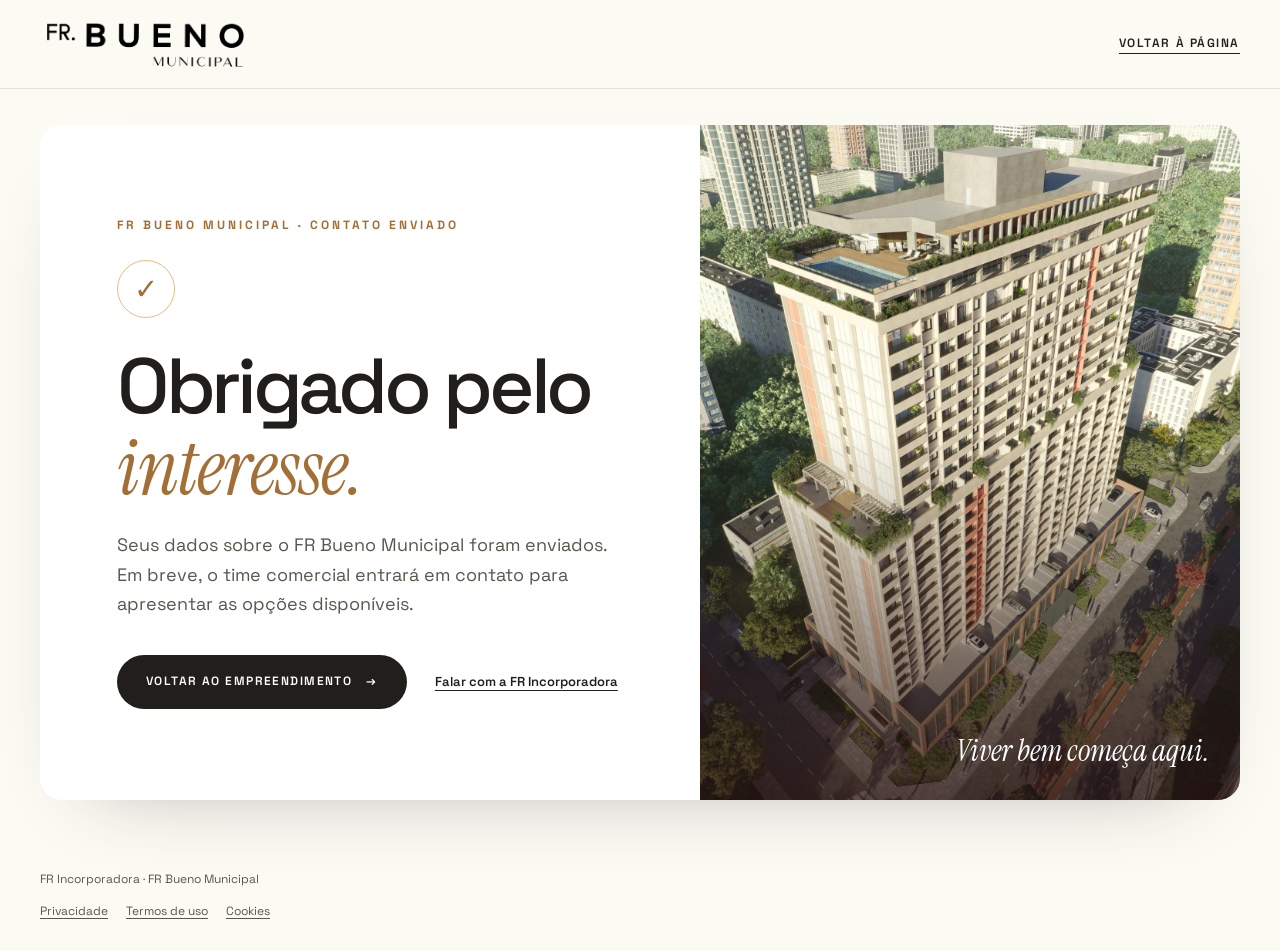
==== bueno-obrigado/index.html @ ba6bfeea "Prepare FR landing pages, legal notices and CSP" ====
<!doctype html>
<html lang="pt-BR">
<head>
  <meta charset="utf-8">
  <meta name="viewport" content="width=device-width, initial-scale=1">
  <meta name="robots" content="noindex,follow">
  <meta name="theme-color" content="#FBFAF3">
  <title>Obrigado pelo contato | FR Bueno Municipal</title>
  <meta name="description" content="Sua solicitação sobre o FR Bueno Municipal foi enviada.">
  <link rel="icon" type="image/svg+xml" href="../bueno/favicon.svg">
  <link rel="preconnect" href="https://fonts.googleapis.com">
  <link rel="preconnect" href="https://fonts.gstatic.com" crossorigin>
  <link href="https://fonts.googleapis.com/css2?family=Instrument+Serif:ital@0;1&family=Space+Grotesk:wght@400;500;600;700&display=swap" rel="stylesheet">
  <link rel="stylesheet" href="style.css">
  <link rel="stylesheet" href="../legal-links.css">
</head>
<body>
  <header><div class="shell"><a class="brand" href="../bueno/" aria-label="Voltar para FR Bueno Municipal"><img src="../bueno/images/logo-bueno-municipal.png" alt="FR Bueno Municipal"></a><a class="top-link" href="../bueno/">Voltar à página</a></div></header>
  <main class="shell"><div class="stage">
    <div class="copy">
      <p class="eyebrow">FR Bueno Municipal · Contato enviado</p>
      <div class="mark" aria-hidden="true">✓</div>
      <h1>Obrigado pelo <em>interesse.</em></h1>
      <p class="lead">Seus dados sobre o FR Bueno Municipal foram enviados. Em breve, o time comercial entrará em contato para apresentar as opções disponíveis.</p>
      <div class="actions"><a class="button" href="../bueno/">Voltar ao empreendimento <span aria-hidden="true">→</span></a><a class="text-link" href="https://frincorporadora.com.br/fale-conosco/">Falar com a FR Incorporadora</a></div>
    </div>
    <div class="visual"><img src="../bueno/images/fachada-aerea.jpg" alt="Vista do empreendimento FR Bueno Municipal"><span>Viver bem começa aqui.</span></div>
  </div></main>
  <footer class="shell">FR Incorporadora · FR Bueno Municipal<nav class="legal-links" aria-label="Informações legais"><a href="../politica-de-privacidade/">Privacidade</a><a href="../termos-de-uso/">Termos de uso</a><a href="../politica-de-cookies/">Cookies</a></nav></footer>
</body>
</html>
---- bueno-obrigado/style.css ----
:root{--cream:#FBFAF3;--ink:#211E1B;--wine:#240F10;--gold:#E7BC84;--muted:#5C554D}
    *{box-sizing:border-box}
    body{margin:0;background:var(--cream);color:var(--ink);font:400 16px/1.65 'Space Grotesk',sans-serif;-webkit-font-smoothing:antialiased}
    a{color:inherit}
    .shell{width:min(1200px,100% - 40px);margin:auto}
    header{border-bottom:1px solid #E8E2D5;background:var(--cream)}
    header .shell{min-height:88px;display:flex;align-items:center;justify-content:space-between;gap:20px}
    .brand img{display:block;width:210px;max-width:52vw;height:auto}
    .top-link{font-size:12px;font-weight:600;letter-spacing:.13em;text-decoration:none;text-transform:uppercase;border-bottom:1px solid currentColor}
    main{padding:44px 0 72px}
    .stage{display:grid;grid-template-columns:1fr;overflow:hidden;border-radius:22px;background:#fff;box-shadow:0 32px 80px -58px rgba(33,30,27,.45)}
    .copy{padding:48px 30px 54px;align-self:center}
    .eyebrow{margin:0 0 24px;color:#A36F36;font-size:12px;font-weight:700;letter-spacing:.25em;text-transform:uppercase}
    .mark{display:grid;place-items:center;width:58px;height:58px;border:1px solid var(--gold);border-radius:50%;color:#A36F36;font-size:29px;line-height:1}
    h1{max-width:650px;margin:28px 0 22px;font-size:clamp(42px,7vw,78px);font-weight:500;letter-spacing:-.055em;line-height:1.04}
    h1 em{color:#A36F36;font-family:'Instrument Serif',serif;font-weight:400;letter-spacing:-.015em}
    .lead{max-width:570px;margin:0;color:var(--muted);font-size:clamp(16px,2vw,18px)}
    .actions{display:flex;flex-wrap:wrap;align-items:center;gap:20px 28px;margin-top:36px}
    .button{display:inline-flex;align-items:center;justify-content:center;gap:14px;min-height:54px;padding:15px 29px;border-radius:100px;background:var(--ink);color:#fff;font-size:12px;font-weight:600;letter-spacing:.12em;text-decoration:none;text-transform:uppercase}
    .button:hover,.button:focus-visible{background:#A36F36}
    .text-link{font-size:13px;font-weight:600;text-underline-offset:4px}
    .visual{position:relative;min-height:340px;background:var(--wine)}
    .visual img{display:block;width:100%;height:100%;min-height:340px;object-fit:cover}
    .visual::after{content:"";position:absolute;inset:0;background:linear-gradient(180deg,transparent 45%,rgba(36,15,16,.72))}
    .visual span{position:absolute;z-index:1;right:30px;bottom:25px;color:#fff;font-family:'Instrument Serif',serif;font-size:30px;font-style:italic}
    footer{padding:0 0 30px;color:var(--muted);font-size:12px}
    @media(min-width:900px){main{padding:36px 0 70px}.stage{grid-template-columns:1.1fr .9fr;min-height:560px}.copy{padding:52px clamp(50px,6vw,90px)}.visual,.visual img{min-height:560px}}
    @media(max-width:370px){.top-link{font-size:10px}.brand img{width:160px}}
---- legal-links.css ----
.legal-links{display:flex;flex-wrap:wrap;align-items:center;gap:8px 18px;font-size:12px;line-height:1.6}
.legal-links a{color:inherit;text-decoration:underline;text-underline-offset:3px}
.legal-links a:focus-visible{outline:2px solid currentColor;outline-offset:3px}
footer.shell .legal-links,footer .shell .legal-links{margin-top:12px}
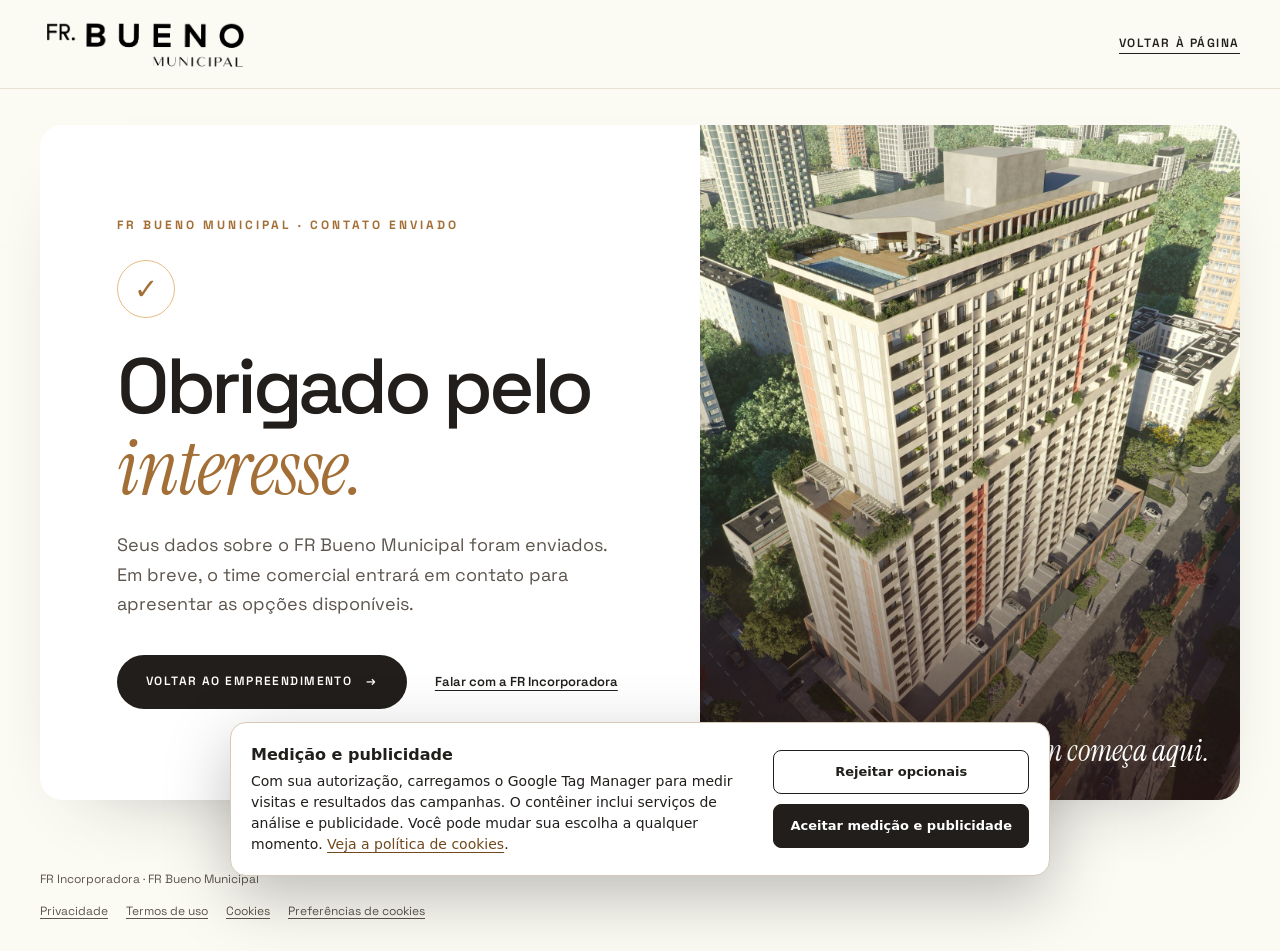
==== commit e549ef39: "Add consent-gated GTM and confirmed lead tracking" ====
--- a/bueno-obrigado/index.html
+++ b/bueno-obrigado/index.html
@@ -13,6 +13,8 @@
   <link href="https://fonts.googleapis.com/css2?family=Instrument+Serif:ital@0;1&family=Space+Grotesk:wght@400;500;600;700&display=swap" rel="stylesheet">
   <link rel="stylesheet" href="style.css">
   <link rel="stylesheet" href="../legal-links.css">
+  <link rel="stylesheet" href="../gtm-consent.css">
+  <script src="../gtm-consent.js" defer></script>
 </head>
 <body>
   <header><div class="shell"><a class="brand" href="../bueno/" aria-label="Voltar para FR Bueno Municipal"><img src="../bueno/images/logo-bueno-municipal.png" alt="FR Bueno Municipal"></a><a class="top-link" href="../bueno/">Voltar à página</a></div></header>
@@ -26,6 +28,6 @@
     </div>
     <div class="visual"><img src="../bueno/images/fachada-aerea.jpg" alt="Vista do empreendimento FR Bueno Municipal"><span>Viver bem começa aqui.</span></div>
   </div></main>
-  <footer class="shell">FR Incorporadora · FR Bueno Municipal<nav class="legal-links" aria-label="Informações legais"><a href="../politica-de-privacidade/">Privacidade</a><a href="../termos-de-uso/">Termos de uso</a><a href="../politica-de-cookies/">Cookies</a></nav></footer>
+  <footer class="shell">FR Incorporadora · FR Bueno Municipal<nav class="legal-links" aria-label="Informações legais"><a href="../politica-de-privacidade/">Privacidade</a><a href="../termos-de-uso/">Termos de uso</a><a href="../politica-de-cookies/">Cookies</a><button type="button" data-cookie-settings>Preferências de cookies</button></nav></footer>
 </body>
 </html>
--- a/gtm-consent.css
+++ b/gtm-consent.css
@@ -0,0 +1,11 @@
+.fr-consent[hidden]{display:none}
+.fr-consent{position:fixed;z-index:10000;right:12px;bottom:12px;left:12px;display:flex;flex-direction:column;gap:16px;max-width:820px;margin:auto;padding:20px;border:1px solid #d6c9b7;border-radius:16px;background:#fff;color:#211e1b;box-shadow:0 20px 65px rgba(0,0,0,.25);font:400 14px/1.5 system-ui,-apple-system,BlinkMacSystemFont,"Segoe UI",sans-serif}
+.fr-consent strong{display:block;margin-bottom:4px;font-size:16px}
+.fr-consent p{margin:0}
+.fr-consent a{color:#70491e;text-decoration:underline;text-underline-offset:3px}
+.fr-consent__actions{display:flex;flex-wrap:wrap;gap:10px}
+.fr-consent button{min-height:44px;padding:10px 16px;border:1px solid #211e1b;border-radius:8px;background:#fff;color:#211e1b;font:600 13px/1.35 system-ui,-apple-system,BlinkMacSystemFont,"Segoe UI",sans-serif;cursor:pointer}
+.fr-consent button[data-consent="accepted"]{background:#211e1b;color:#fff}
+.fr-consent button:focus-visible,[data-cookie-settings]:focus-visible{outline:3px solid #98672e;outline-offset:3px}
+[data-cookie-settings]{padding:0;border:0;background:none;color:inherit;font:inherit;text-decoration:underline;text-underline-offset:3px;cursor:pointer}
+@media(min-width:680px){.fr-consent{right:24px;bottom:24px;left:24px;flex-direction:row;align-items:center}.fr-consent__copy{flex:1}.fr-consent__actions{flex-direction:column;min-width:210px}}
